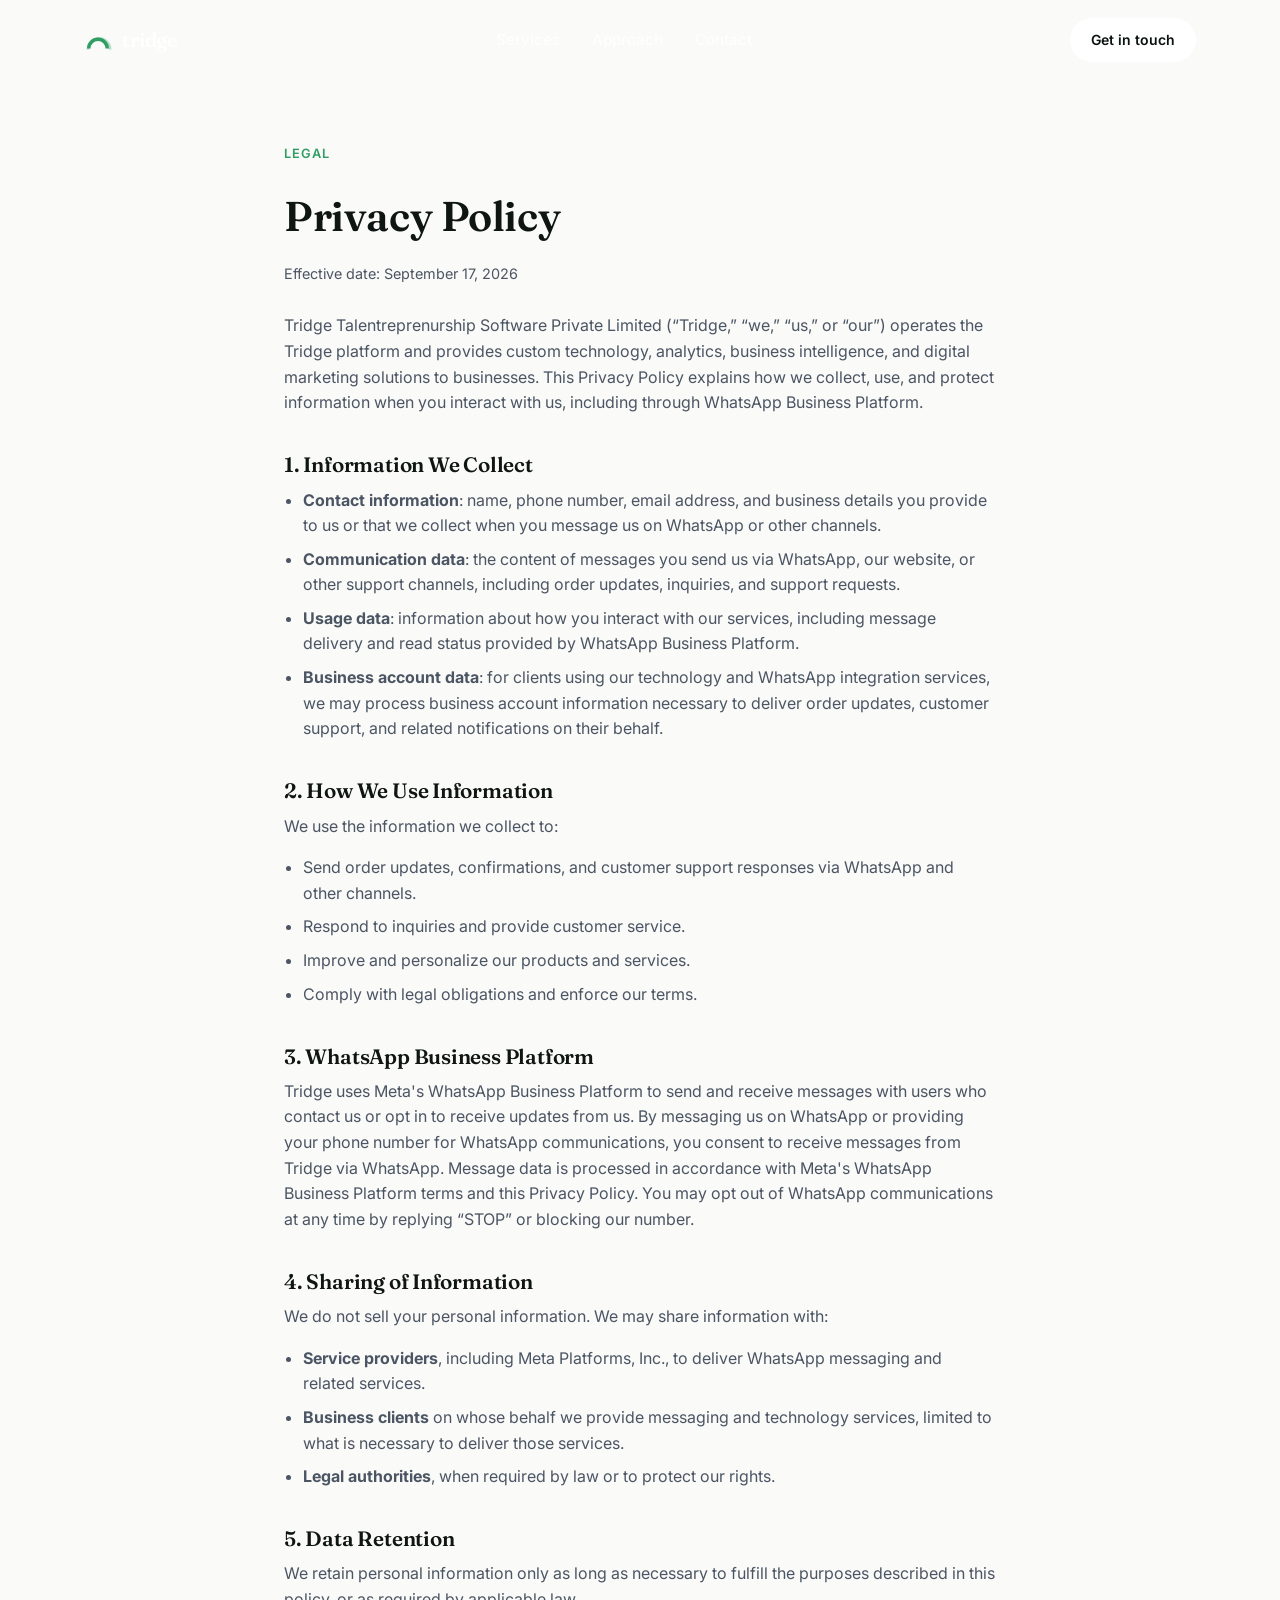
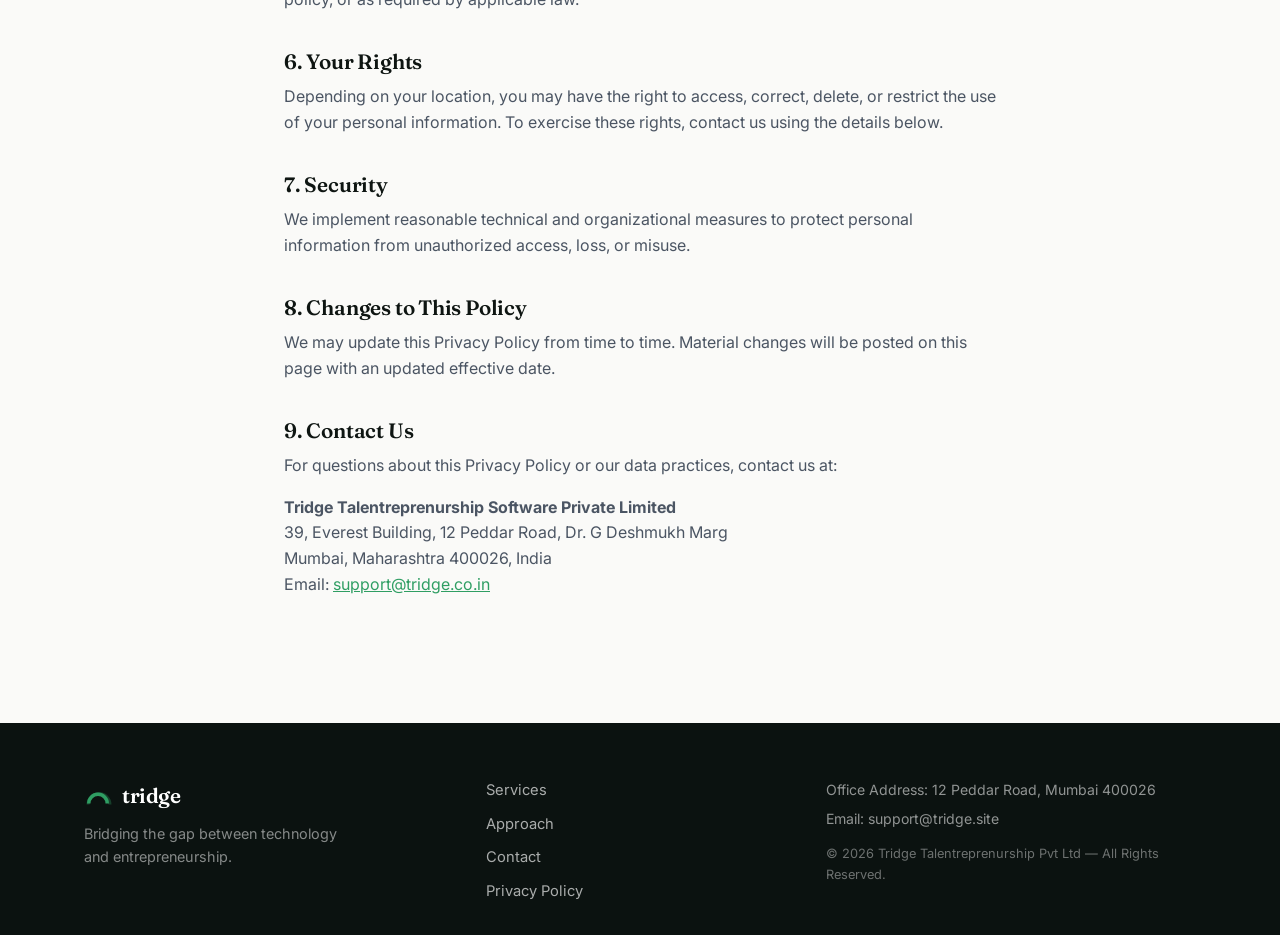
==== privacy-policy.html @ 1af3988e "Add Privacy Policy page and link it from header/footer nav Co-Authored-By: Claude Sonnet 5 <noreply@" ====
<!DOCTYPE html>
<html lang="en">
<head>
<meta charset="UTF-8">
<meta name="viewport" content="width=device-width, initial-scale=1.0">
<title>Privacy Policy — Tridge</title>
<meta name="description" content="Tridge's Privacy Policy: how we collect, use, and protect your information, including through the WhatsApp Business Platform.">

<link rel="preconnect" href="https://fonts.googleapis.com">
<link rel="preconnect" href="https://fonts.gstatic.com" crossorigin>
<link href="https://fonts.googleapis.com/css2?family=Fraunces:opsz,wght@9..144,500;9..144,600;9..144,700&family=Inter:wght@400;500;600;700&display=swap" rel="stylesheet">

<link rel="stylesheet" href="css/styles.css">

<link rel="icon" type="image/png" sizes="32x32" href="assets/favicon-32.png">
<link rel="icon" type="image/png" sizes="16x16" href="assets/favicon-16.png">
<link rel="apple-touch-icon" href="assets/apple-touch-icon.png">
</head>
<body>

<div class="progress-bar" id="progressBar"></div>

<header class="site-header is-scrolled" id="siteHeader">
  <div class="container header-inner">
    <a href="index.html#top" class="logo">
      <span class="logo-mark" aria-hidden="true">
        <svg width="30" height="21" viewBox="0 0 120 84" fill="none" xmlns="http://www.w3.org/2000/svg">
          <path d="M10,78 A50,50 0 0 1 110,78 L98,78 A38,38 0 0 0 22,78 Z" fill="currentColor" opacity="0.32"/>
          <path d="M12,74 A44,44 0 0 1 100,74 L86,74 A30,30 0 0 0 26,74 Z" fill="currentColor"/>
        </svg>
      </span>
      <span class="logo-word">tridge</span>
    </a>

    <nav class="main-nav" id="mainNav">
      <a href="index.html#services">Services</a>
      <a href="index.html#approach">Approach</a>
      <a href="index.html#contact">Contact</a>
    </nav>

    <div class="header-actions">
      <a href="index.html#contact" class="btn btn-primary btn-sm">Get in touch</a>
      <button class="nav-toggle" id="navToggle" aria-label="Toggle navigation" aria-expanded="false">
        <span></span><span></span><span></span>
      </button>
    </div>
  </div>
</header>

<main id="top">
  <section class="section legal-page">
    <div class="container legal-container">
      <p class="eyebrow">Legal</p>
      <h1>Privacy Policy</h1>
      <p class="legal-effective">Effective date: September 17, 2026</p>

      <p>Tridge Talentreprenurship Software Private Limited (&ldquo;Tridge,&rdquo; &ldquo;we,&rdquo; &ldquo;us,&rdquo; or &ldquo;our&rdquo;) operates the Tridge platform and provides custom technology, analytics, business intelligence, and digital marketing solutions to businesses. This Privacy Policy explains how we collect, use, and protect information when you interact with us, including through WhatsApp Business Platform.</p>

      <h2>1. Information We Collect</h2>
      <ul>
        <li><strong>Contact information</strong>: name, phone number, email address, and business details you provide to us or that we collect when you message us on WhatsApp or other channels.</li>
        <li><strong>Communication data</strong>: the content of messages you send us via WhatsApp, our website, or other support channels, including order updates, inquiries, and support requests.</li>
        <li><strong>Usage data</strong>: information about how you interact with our services, including message delivery and read status provided by WhatsApp Business Platform.</li>
        <li><strong>Business account data</strong>: for clients using our technology and WhatsApp integration services, we may process business account information necessary to deliver order updates, customer support, and related notifications on their behalf.</li>
      </ul>

      <h2>2. How We Use Information</h2>
      <p>We use the information we collect to:</p>
      <ul>
        <li>Send order updates, confirmations, and customer support responses via WhatsApp and other channels.</li>
        <li>Respond to inquiries and provide customer service.</li>
        <li>Improve and personalize our products and services.</li>
        <li>Comply with legal obligations and enforce our terms.</li>
      </ul>

      <h2>3. WhatsApp Business Platform</h2>
      <p>Tridge uses Meta's WhatsApp Business Platform to send and receive messages with users who contact us or opt in to receive updates from us. By messaging us on WhatsApp or providing your phone number for WhatsApp communications, you consent to receive messages from Tridge via WhatsApp. Message data is processed in accordance with Meta's WhatsApp Business Platform terms and this Privacy Policy. You may opt out of WhatsApp communications at any time by replying &ldquo;STOP&rdquo; or blocking our number.</p>

      <h2>4. Sharing of Information</h2>
      <p>We do not sell your personal information. We may share information with:</p>
      <ul>
        <li><strong>Service providers</strong>, including Meta Platforms, Inc., to deliver WhatsApp messaging and related services.</li>
        <li><strong>Business clients</strong> on whose behalf we provide messaging and technology services, limited to what is necessary to deliver those services.</li>
        <li><strong>Legal authorities</strong>, when required by law or to protect our rights.</li>
      </ul>

      <h2>5. Data Retention</h2>
      <p>We retain personal information only as long as necessary to fulfill the purposes described in this policy, or as required by applicable law.</p>

      <h2>6. Your Rights</h2>
      <p>Depending on your location, you may have the right to access, correct, delete, or restrict the use of your personal information. To exercise these rights, contact us using the details below.</p>

      <h2>7. Security</h2>
      <p>We implement reasonable technical and organizational measures to protect personal information from unauthorized access, loss, or misuse.</p>

      <h2>8. Changes to This Policy</h2>
      <p>We may update this Privacy Policy from time to time. Material changes will be posted on this page with an updated effective date.</p>

      <h2>9. Contact Us</h2>
      <p>For questions about this Privacy Policy or our data practices, contact us at:</p>
      <p class="legal-address">
        <strong>Tridge Talentreprenurship Software Private Limited</strong><br>
        39, Everest Building, 12 Peddar Road, Dr. G Deshmukh Marg<br>
        Mumbai, Maharashtra 400026, India<br>
        Email: <a href="mailto:support@tridge.co.in">support@tridge.co.in</a>
      </p>
    </div>
  </section>
</main>

<footer class="site-footer">
  <div class="container footer-inner">
    <div class="footer-brand">
      <span class="logo footer-logo">
        <span class="logo-mark" aria-hidden="true">
          <svg width="30" height="21" viewBox="0 0 120 84" fill="none" xmlns="http://www.w3.org/2000/svg">
            <path d="M10,78 A50,50 0 0 1 110,78 L98,78 A38,38 0 0 0 22,78 Z" fill="currentColor" opacity="0.32"/>
            <path d="M12,74 A44,44 0 0 1 100,74 L86,74 A30,30 0 0 0 26,74 Z" fill="currentColor"/>
          </svg>
        </span>
        <span class="logo-word">tridge</span>
      </span>
      <p>Bridging the gap between technology and entrepreneurship.</p>
    </div>
    <nav class="footer-nav">
      <a href="index.html#services">Services</a>
      <a href="index.html#approach">Approach</a>
      <a href="index.html#contact">Contact</a>
      <a href="privacy-policy.html">Privacy Policy</a>
    </nav>
    <div class="footer-meta">
      <p>Office Address: 12 Peddar Road, Mumbai 400026</p>
      <p>Email: <a href="mailto:support@tridge.site">support@tridge.site</a></p>
      <p class="copyright">&copy; <span id="year"></span> Tridge Talentreprenurship Pvt Ltd &mdash; All Rights Reserved.</p>
    </div>
  </div>
</footer>

<script src="js/main.js"></script>
</body>
</html>
---- css/styles.css ----
/* ---------- Tokens ---------- */
:root {
  --ink: #0e1512;
  --ink-soft: #4b5563;
  --paper: #fafaf8;
  --paper-alt: #f3f4f0;
  --line: #e6e7e2;
  --accent: #2f9e63;
  --accent-dark: #1f7a4c;
  --accent-soft: #e4f3ea;
  --dark: #0b1210;
  --dark-2: #101c16;
  --white: #ffffff;

  --font-display: "Fraunces", Georgia, serif;
  --font-body: "Inter", -apple-system, BlinkMacSystemFont, "Segoe UI", sans-serif;

  --radius: 14px;
  --radius-sm: 8px;
  --shadow: 0 12px 32px -12px rgba(14, 21, 18, 0.18);
  --container: 1160px;
}

* { box-sizing: border-box; }
html { scroll-behavior: smooth; }

body {
  margin: 0;
  font-family: var(--font-body);
  color: var(--ink);
  background: var(--paper);
  -webkit-font-smoothing: antialiased;
  line-height: 1.6;
}

img { max-width: 100%; display: block; }

a { color: inherit; text-decoration: none; }

h1, h2, h3 {
  font-family: var(--font-display);
  font-weight: 600;
  line-height: 1.15;
  margin: 0 0 0.5em;
  letter-spacing: -0.01em;
}

p { margin: 0 0 1em; color: var(--ink-soft); }

.container {
  width: 100%;
  max-width: var(--container);
  margin: 0 auto;
  padding: 0 24px;
}

.text-accent { color: var(--accent); }

/* ---------- Reveal animation ---------- */
.reveal {
  opacity: 0;
  transform: translateY(16px);
  transition: opacity 0.7s ease, transform 0.7s ease;
}
.reveal.is-visible {
  opacity: 1;
  transform: translateY(0);
}

/* ---------- Buttons ---------- */
.btn {
  display: inline-flex;
  align-items: center;
  justify-content: center;
  gap: 8px;
  padding: 14px 26px;
  border-radius: 999px;
  font-weight: 600;
  font-size: 0.95rem;
  border: 1px solid transparent;
  cursor: pointer;
  transition: transform 0.2s ease, background 0.2s ease, border-color 0.2s ease, color 0.2s ease;
  white-space: nowrap;
}
.btn:hover { transform: translateY(-2px); }

.btn-primary {
  background: var(--accent);
  color: var(--white);
}
.btn-primary:hover { background: var(--accent-dark); }

.btn-ghost {
  background: transparent;
  border-color: rgba(255,255,255,0.35);
  color: var(--white);
}
.btn-ghost:hover { border-color: rgba(255,255,255,0.7); }

.btn-sm { padding: 10px 20px; font-size: 0.875rem; }

.btn-block { width: 100%; }

.btn-whatsapp {
  background: var(--dark-2);
  color: var(--white);
  margin-top: 20px;
}
.btn-whatsapp:hover { background: var(--ink); }

/* ---------- Progress bar ---------- */
.progress-bar {
  position: fixed;
  top: 0; left: 0;
  height: 3px;
  width: 0%;
  background: var(--accent);
  z-index: 1000;
  transition: width 0.1s ease-out;
}

/* ---------- Header ---------- */
.site-header {
  position: fixed;
  top: 0; left: 0; right: 0;
  z-index: 900;
  padding: 18px 0;
  transition: background 0.3s ease, padding 0.3s ease, box-shadow 0.3s ease;
}
.site-header.is-scrolled {
  background: rgba(250, 250, 248, 0.85);
  backdrop-filter: blur(10px);
  padding: 12px 0;
  box-shadow: 0 1px 0 rgba(14,21,18,0.06);
}

.header-inner {
  display: flex;
  align-items: center;
  justify-content: space-between;
}

.logo {
  display: flex;
  align-items: center;
  gap: 8px;
  color: var(--white);
  transition: color 0.3s ease;
}
.site-header.is-scrolled .logo { color: var(--ink); }
.logo-mark { display: flex; color: var(--accent); }
.logo-word {
  font-family: var(--font-display);
  font-weight: 600;
  font-size: 1.25rem;
  letter-spacing: -0.02em;
}

.main-nav {
  display: flex;
  gap: 32px;
}
.main-nav a {
  color: rgba(255,255,255,0.85);
  font-weight: 500;
  font-size: 0.95rem;
  transition: color 0.3s ease;
}
.site-header.is-scrolled .main-nav a { color: var(--ink-soft); }
.main-nav a:hover { color: var(--accent); }
.site-header.is-scrolled .main-nav a:hover { color: var(--accent); }

.header-actions { display: flex; align-items: center; gap: 16px; }

.site-header:not(.is-scrolled) .btn-primary.btn-sm {
  background: var(--white);
  color: var(--dark);
}
.site-header:not(.is-scrolled) .btn-primary.btn-sm:hover {
  background: var(--accent);
  color: var(--white);
}

.nav-toggle {
  display: none;
  flex-direction: column;
  justify-content: center;
  gap: 5px;
  width: 32px;
  height: 32px;
  background: none;
  border: none;
  cursor: pointer;
}
.nav-toggle span {
  width: 100%;
  height: 2px;
  background: var(--white);
  transition: background 0.3s ease;
}
.site-header.is-scrolled .nav-toggle span { background: var(--ink); }

/* ---------- Hero ---------- */
.hero {
  position: relative;
  background: var(--dark);
  color: var(--white);
  padding: 180px 0 100px;
  overflow: hidden;
}

.hero-bg { position: absolute; inset: 0; }
.hero-grid {
  position: absolute; inset: 0;
  background-image:
    linear-gradient(rgba(255,255,255,0.05) 1px, transparent 1px),
    linear-gradient(90deg, rgba(255,255,255,0.05) 1px, transparent 1px);
  background-size: 48px 48px;
  mask-image: radial-gradient(ellipse 80% 60% at 50% 20%, black 40%, transparent 90%);
}
.hero-glow {
  position: absolute;
  border-radius: 50%;
  filter: blur(90px);
  opacity: 0.5;
}
.hero-glow-1 {
  width: 520px; height: 520px;
  background: radial-gradient(circle, rgba(47,158,99,0.55), transparent 70%);
  top: -180px; left: 50%;
  transform: translateX(-50%);
}
.hero-glow-2 {
  width: 420px; height: 420px;
  background: radial-gradient(circle, rgba(60,130,255,0.25), transparent 70%);
  bottom: -220px; right: -80px;
}

.hero-inner {
  position: relative;
  z-index: 1;
  max-width: 760px;
}

.eyebrow {
  display: inline-block;
  font-size: 0.8rem;
  font-weight: 600;
  letter-spacing: 0.08em;
  text-transform: uppercase;
  color: var(--accent);
  margin-bottom: 16px;
}

.hero-title {
  font-size: clamp(2.4rem, 5vw, 3.75rem);
  color: var(--white);
}

.hero-sub {
  font-size: 1.15rem;
  color: rgba(255,255,255,0.72);
  max-width: 560px;
  margin-bottom: 32px;
}

.hero-actions {
  display: flex;
  flex-wrap: wrap;
  gap: 16px;
  margin-bottom: 64px;
}

.hero-stats {
  display: flex;
  align-items: center;
  gap: 28px;
  flex-wrap: wrap;
  padding-top: 32px;
  border-top: 1px solid rgba(255,255,255,0.12);
}
.stat { display: flex; flex-direction: column; gap: 4px; }
.stat-num {
  font-family: var(--font-display);
  font-size: 1.6rem;
  font-weight: 600;
  color: var(--white);
}
.stat-label {
  font-size: 0.8rem;
  color: rgba(255,255,255,0.55);
}
.stat-divider {
  width: 1px;
  height: 32px;
  background: rgba(255,255,255,0.14);
}

/* ---------- Sections ---------- */
.section { padding: 110px 0; }
.section-alt { background: var(--paper-alt); }

.section-head { max-width: 640px; margin-bottom: 56px; }
.section-head h2 { font-size: clamp(1.8rem, 3.2vw, 2.5rem); }
.section-sub { font-size: 1.05rem; }

/* ---------- Services ---------- */
.service-grid {
  display: grid;
  grid-template-columns: repeat(3, 1fr);
  gap: 24px;
}

.service-card {
  background: var(--white);
  border: 1px solid var(--line);
  border-radius: var(--radius);
  padding: 32px 28px;
  transition: transform 0.25s ease, box-shadow 0.25s ease, border-color 0.25s ease;
}
.service-card:hover {
  transform: translateY(-4px);
  box-shadow: var(--shadow);
  border-color: transparent;
}

.service-icon {
  width: 46px;
  height: 46px;
  display: flex;
  align-items: center;
  justify-content: center;
  border-radius: 12px;
  background: var(--accent-soft);
  color: var(--accent-dark);
  margin-bottom: 20px;
}
.service-icon svg { width: 22px; height: 22px; }

.service-card h3 { font-size: 1.15rem; margin-bottom: 10px; }
.service-card p { font-size: 0.95rem; margin-bottom: 0; }

/* ---------- Approach ---------- */
.approach-grid {
  display: grid;
  grid-template-columns: repeat(4, 1fr);
  gap: 32px;
}
.approach-step { position: relative; padding-top: 8px; }
.approach-num {
  display: block;
  font-family: var(--font-display);
  font-size: 1rem;
  font-weight: 600;
  color: var(--accent);
  margin-bottom: 16px;
}
.approach-step h3 { font-size: 1.1rem; margin-bottom: 8px; }
.approach-step p { font-size: 0.92rem; margin-bottom: 0; }

/* ---------- About ---------- */
.about-grid {
  display: grid;
  grid-template-columns: 0.8fr 1.2fr;
  gap: 64px;
  align-items: center;
}
.about-media img {
  border-radius: var(--radius);
  box-shadow: var(--shadow);
  width: 100%;
  aspect-ratio: 3 / 4;
  object-fit: cover;
}
.about-name {
  font-size: 1.3rem;
  margin-top: 8px;
}
.about-content h2 { margin-bottom: 4px; }
.edu-list {
  margin: 20px 0 0;
  padding: 0;
  list-style: none;
  display: flex;
  flex-direction: column;
  gap: 10px;
}
.edu-list li {
  position: relative;
  padding-left: 22px;
  font-size: 0.92rem;
  color: var(--ink-soft);
}
.edu-list li::before {
  content: "";
  position: absolute;
  left: 0; top: 7px;
  width: 8px; height: 8px;
  border-radius: 50%;
  background: var(--accent);
}

/* ---------- CTA banner ---------- */
.cta-banner {
  background: var(--dark);
  color: var(--white);
  padding: 64px 0;
}
.cta-banner-inner {
  display: flex;
  align-items: center;
  justify-content: space-between;
  flex-wrap: wrap;
  gap: 24px;
}
.cta-banner-inner h2 {
  color: var(--white);
  margin: 0;
  font-size: clamp(1.5rem, 3vw, 2rem);
}

/* ---------- Contact ---------- */
.contact-grid {
  display: grid;
  grid-template-columns: 0.9fr 1.1fr;
  gap: 64px;
  align-items: start;
}
.contact-info {
  margin: 28px 0 8px;
  display: flex;
  flex-direction: column;
  gap: 16px;
}
.contact-info-item { display: flex; flex-direction: column; gap: 2px; }
.contact-info-label {
  font-size: 0.78rem;
  text-transform: uppercase;
  letter-spacing: 0.06em;
  color: var(--ink-soft);
}
.contact-info-item a { font-weight: 600; color: var(--ink); }
.contact-info-item a:hover { color: var(--accent); }

.contact-form {
  background: var(--white);
  border: 1px solid var(--line);
  border-radius: var(--radius);
  padding: 36px;
  box-shadow: var(--shadow);
}
.form-row { margin-bottom: 18px; }
.form-row label {
  display: block;
  font-size: 0.85rem;
  font-weight: 600;
  margin-bottom: 6px;
}
.form-row input,
.form-row textarea {
  width: 100%;
  padding: 12px 14px;
  border: 1px solid var(--line);
  border-radius: var(--radius-sm);
  font-family: var(--font-body);
  font-size: 0.95rem;
  background: var(--paper);
  resize: vertical;
  transition: border-color 0.2s ease;
}
.form-row input:focus,
.form-row textarea:focus {
  outline: none;
  border-color: var(--accent);
}
.form-note {
  font-size: 0.8rem;
  text-align: center;
  margin: 14px 0 0;
}

/* ---------- Footer ---------- */
.site-footer {
  background: var(--dark);
  color: rgba(255,255,255,0.65);
  padding: 56px 0 32px;
}
.footer-inner {
  display: grid;
  grid-template-columns: 1.2fr 1fr 1.2fr;
  gap: 32px;
}
.footer-logo { display: flex; align-items: center; gap: 8px; color: var(--accent); }
.footer-brand .logo-word { color: var(--white); font-size: 1.3rem; }
.footer-brand p { color: rgba(255,255,255,0.5); margin-top: 10px; font-size: 0.9rem; max-width: 260px; }
.footer-nav { display: flex; flex-direction: column; gap: 10px; }
.footer-nav a { font-size: 0.92rem; color: rgba(255,255,255,0.65); }
.footer-nav a:hover { color: var(--accent); }
.footer-meta p { color: rgba(255,255,255,0.55); font-size: 0.88rem; margin-bottom: 6px; }
.footer-meta a:hover { color: var(--accent); }
.copyright { margin-top: 14px !important; font-size: 0.8rem !important; color: rgba(255,255,255,0.4) !important; }

/* ---------- Responsive ---------- */
@media (max-width: 900px) {
  .service-grid { grid-template-columns: repeat(2, 1fr); }
  .approach-grid { grid-template-columns: repeat(2, 1fr); row-gap: 40px; }
  .about-grid { grid-template-columns: 1fr; }
  .about-media { max-width: 320px; }
  .contact-grid { grid-template-columns: 1fr; }
  .footer-inner { grid-template-columns: 1fr 1fr; }
}

@media (max-width: 720px) {
  .main-nav {
    position: fixed;
    top: 64px; left: 16px; right: 16px;
    background: var(--white);
    border-radius: var(--radius);
    box-shadow: var(--shadow);
    flex-direction: column;
    padding: 12px;
    gap: 0;
    display: none;
  }
  .main-nav.is-open { display: flex; }
  .main-nav a { color: var(--ink); padding: 12px 14px; border-radius: var(--radius-sm); }
  .main-nav a:hover { background: var(--paper-alt); }
  .nav-toggle { display: flex; }
  .header-actions .btn-sm { display: none; }

  .hero { padding: 140px 0 72px; }
  .hero-actions { flex-direction: column; align-items: stretch; }
  .hero-stats { gap: 20px; }

  .section { padding: 72px 0; }
  .service-grid { grid-template-columns: 1fr; }
  .approach-grid { grid-template-columns: 1fr; }
  .cta-banner-inner { flex-direction: column; text-align: center; }
  .footer-inner { grid-template-columns: 1fr; text-align: left; }
}

/* ---------- Legal pages ---------- */
.legal-page { padding-top: 140px; }
.legal-container { max-width: 760px; }
.legal-container h1 { font-size: clamp(2rem, 4vw, 2.6rem); margin-top: 0.3em; }
.legal-effective { color: var(--ink-soft); font-size: 0.9rem; margin-bottom: 2em; }
.legal-container h2 { font-size: 1.3rem; margin-top: 1.8em; }
.legal-container ul { color: var(--ink-soft); padding-left: 1.2em; margin: 0 0 1em; }
.legal-container li { margin-bottom: 0.5em; }
.legal-container a { color: var(--accent); text-decoration: underline; }
.legal-address { color: var(--ink-soft); }
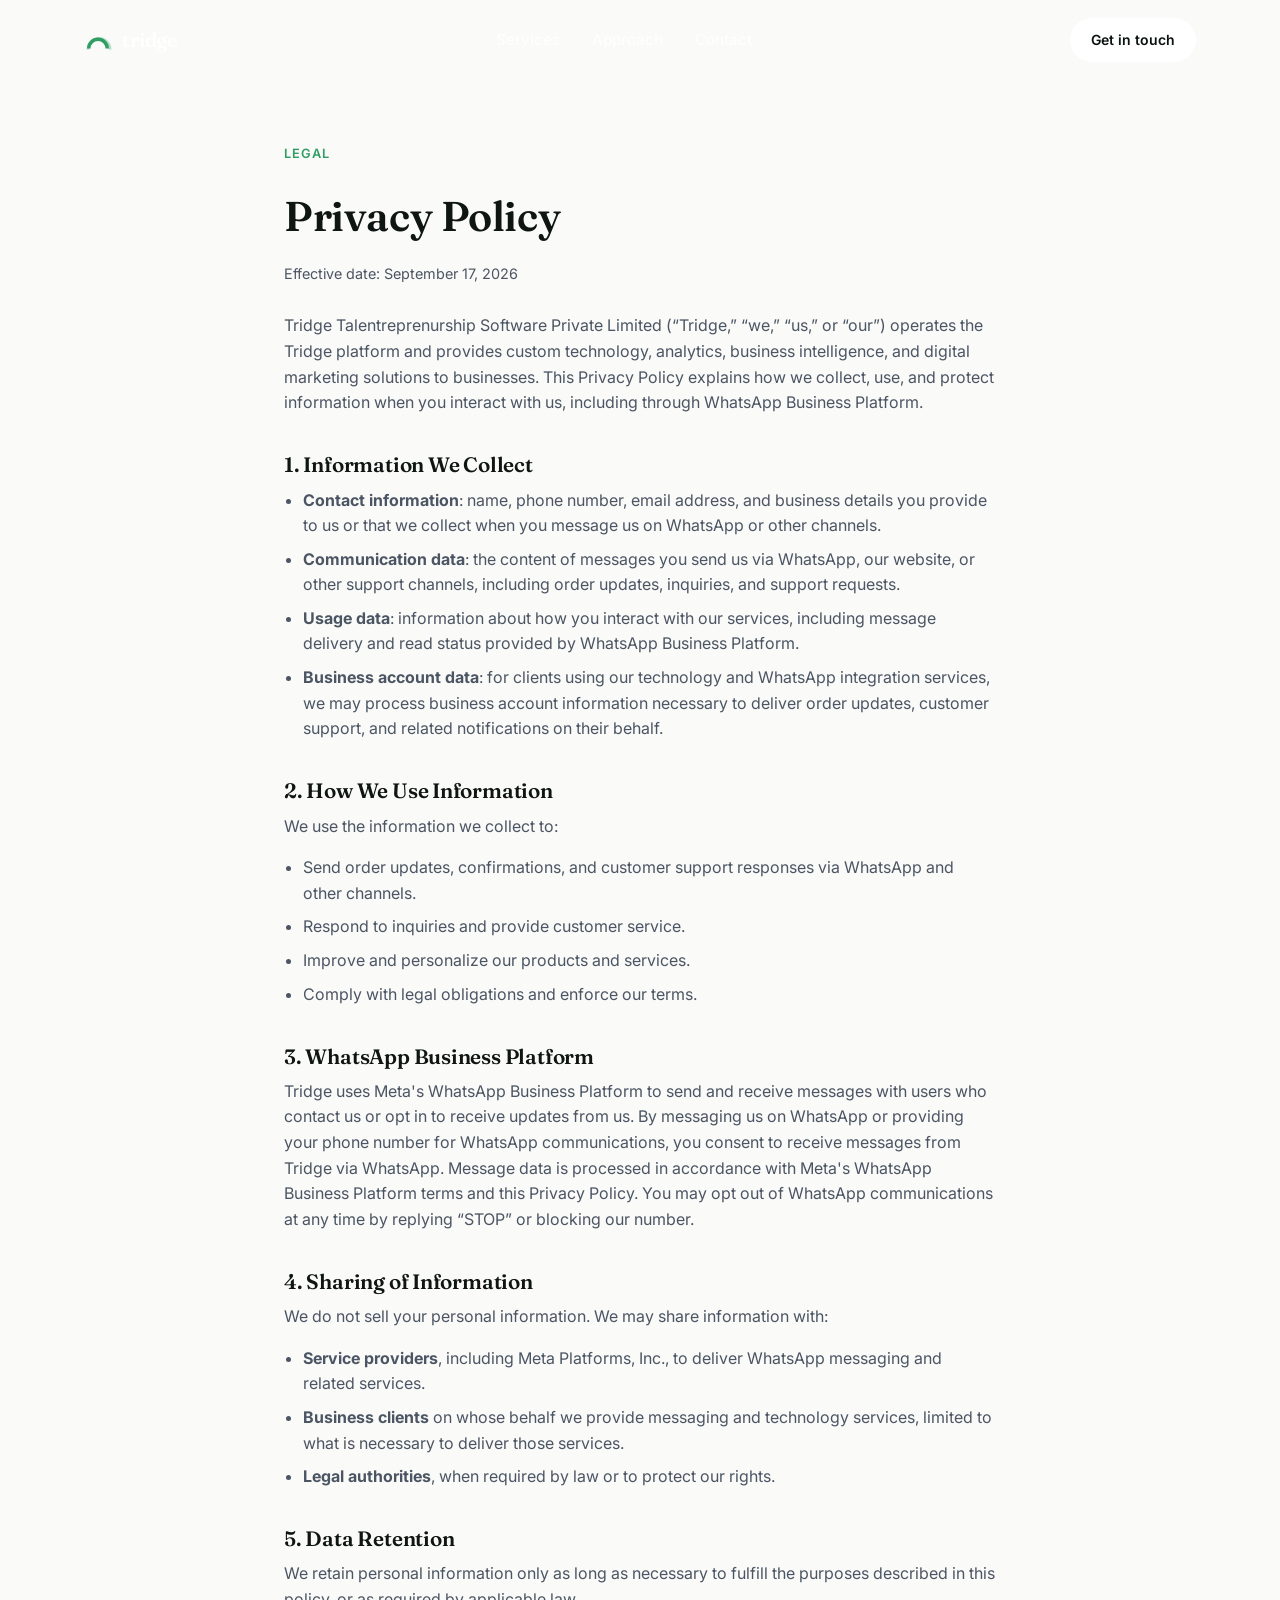
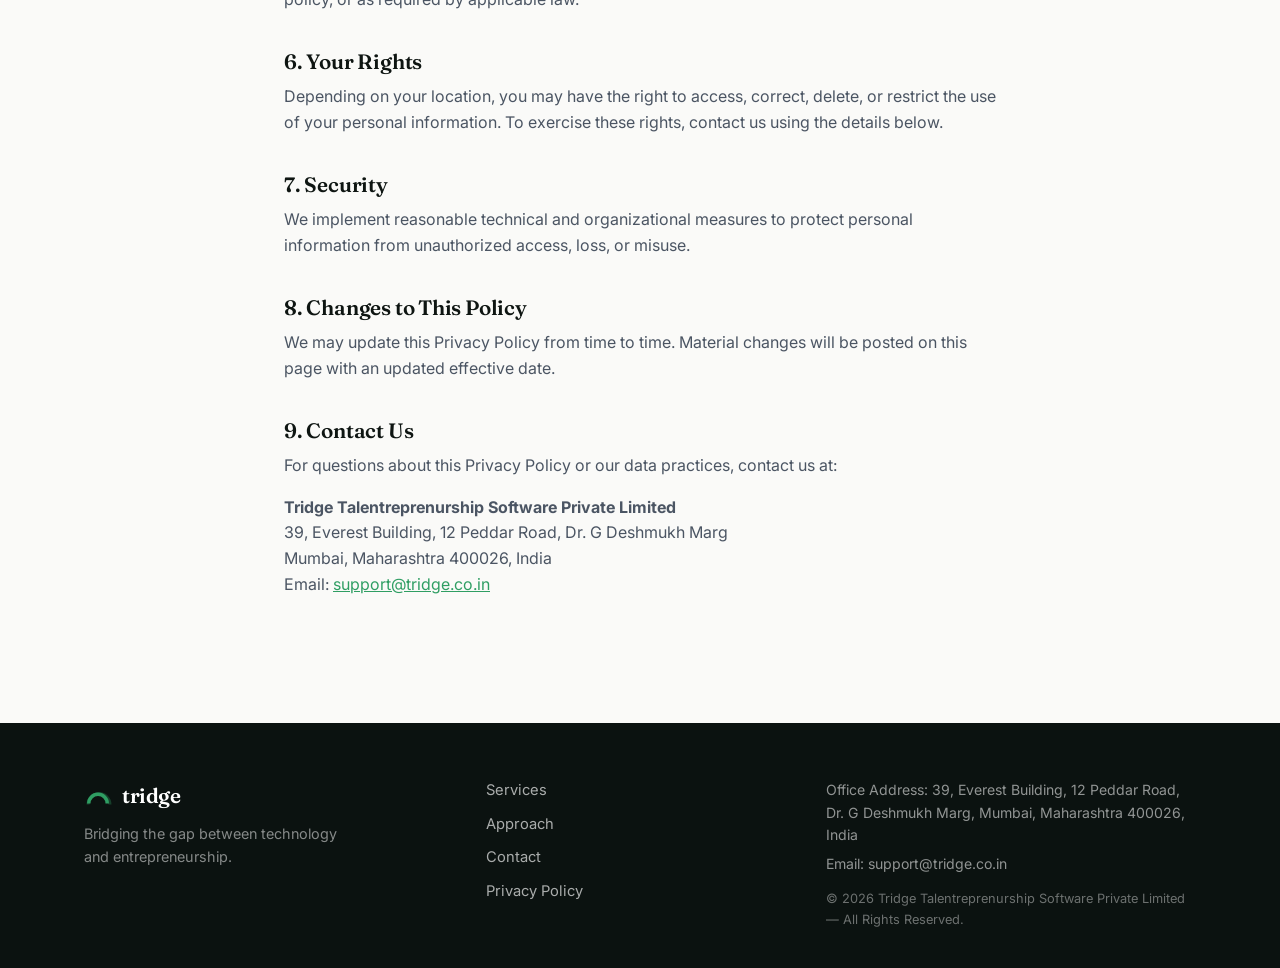
==== commit 574ce26a: "Use full legal name, full office address and tridge.co.in email Align site details with Meta busines" ====
--- a/privacy-policy.html
+++ b/privacy-policy.html
@@ -129,9 +129,9 @@
       <a href="privacy-policy.html">Privacy Policy</a>
     </nav>
     <div class="footer-meta">
-      <p>Office Address: 12 Peddar Road, Mumbai 400026</p>
-      <p>Email: <a href="mailto:support@tridge.site">support@tridge.site</a></p>
-      <p class="copyright">&copy; <span id="year"></span> Tridge Talentreprenurship Pvt Ltd &mdash; All Rights Reserved.</p>
+      <p>Office Address: 39, Everest Building, 12 Peddar Road, Dr. G Deshmukh Marg, Mumbai, Maharashtra 400026, India</p>
+      <p>Email: <a href="mailto:support@tridge.co.in">support@tridge.co.in</a></p>
+      <p class="copyright">&copy; <span id="year"></span> Tridge Talentreprenurship Software Private Limited &mdash; All Rights Reserved.</p>
     </div>
   </div>
 </footer>
--- a/css/styles.css
+++ b/css/styles.css
@@ -340,6 +340,25 @@
 .service-card h3 { font-size: 1.15rem; margin-bottom: 10px; }
 .service-card p { font-size: 0.95rem; margin-bottom: 0; }
 
+/* ---------- WhatsApp Business ---------- */
+.wa-grid {
+  display: grid;
+  grid-template-columns: 1.05fr 1fr;
+  gap: 56px;
+  align-items: center;
+}
+.wa-copy h2 { font-size: clamp(1.8rem, 3.2vw, 2.5rem); }
+.wa-list { list-style: none; padding: 0; margin: 32px 0; display: grid; gap: 22px; }
+.wa-list li { display: flex; gap: 16px; align-items: flex-start; }
+.wa-list .service-icon { flex-shrink: 0; margin-bottom: 0; }
+.wa-list h3 { font-size: 1.05rem; margin-bottom: 4px; }
+.wa-list p { font-size: 0.95rem; margin-bottom: 0; }
+.wa-note { font-size: 0.95rem; }
+.wa-note strong { color: var(--ink); }
+.wa-copy .btn { margin-top: 8px; }
+.wa-media { display: flex; justify-content: center; }
+.wa-media img { width: 100%; max-width: 420px; height: auto; display: block; }
+
 /* ---------- Approach ---------- */
 .approach-grid {
   display: grid;
@@ -505,6 +524,8 @@
   .service-grid { grid-template-columns: repeat(2, 1fr); }
   .approach-grid { grid-template-columns: repeat(2, 1fr); row-gap: 40px; }
   .about-grid { grid-template-columns: 1fr; }
+  .wa-grid { grid-template-columns: 1fr; gap: 40px; }
+  .wa-media { order: -1; }
   .about-media { max-width: 320px; }
   .contact-grid { grid-template-columns: 1fr; }
   .footer-inner { grid-template-columns: 1fr 1fr; }
